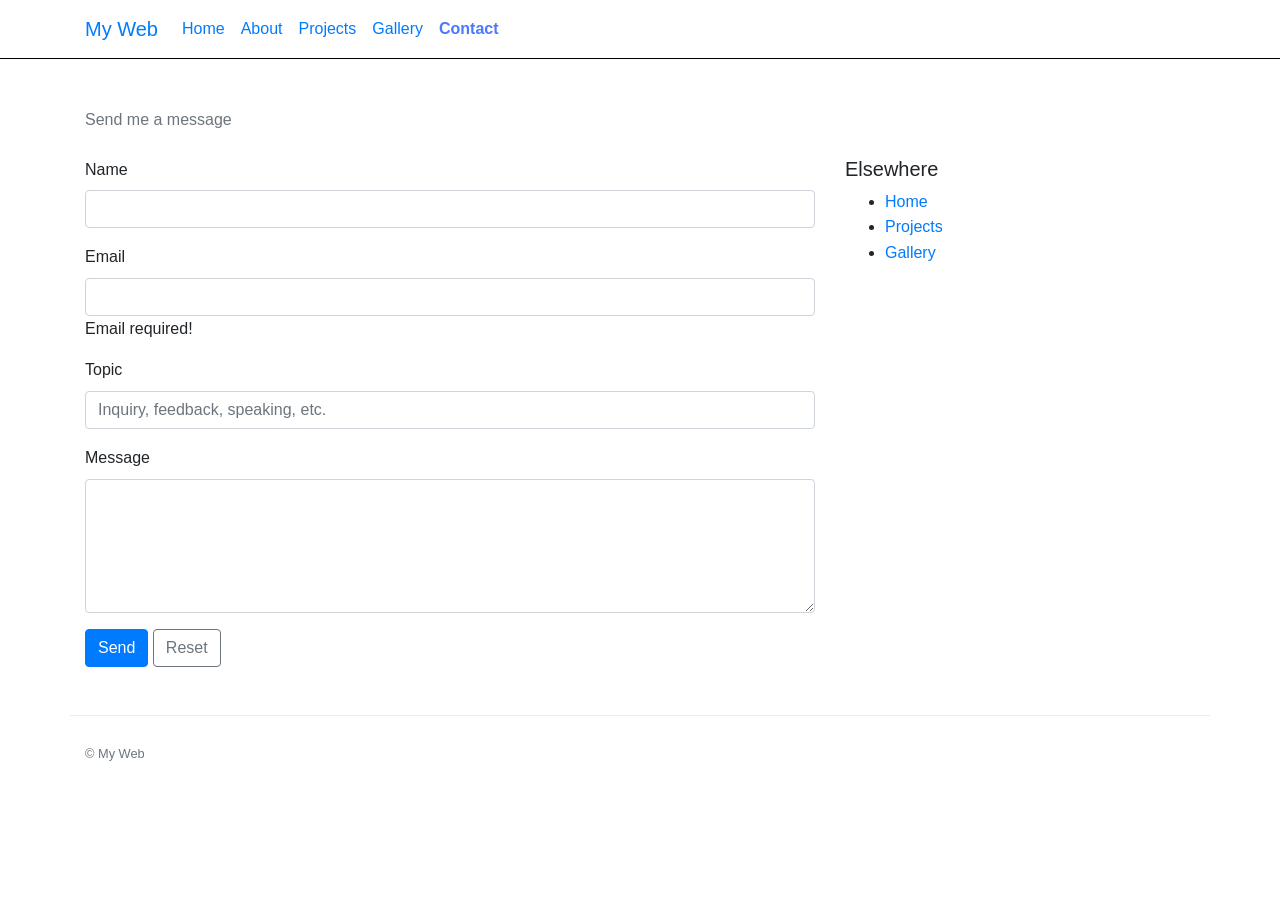
==== contact.html @ f8203a94 "Initial Uplaod" ====
<!DOCTYPE html>

<!-- contact.html bootstrap 4.5.3 form layout and validation adapted from:
https://getbootstrap.com/docs/4.5/components/forms/
JavaScript validation logic adapted from MDN Web Docs (Form validation and querySelectorAll examples):
https://developer.mozilla.org/en-US/docs/Learn/Forms/Form_validation
Navbar based on Bootstrap 4.5.3 documentation -->
<html land="en">
    <head>
        <meta charset="utf-8">
        <meta name="viewport" content="width=device-width, initial-scale=1">

        <!-- bootstrap 4.5.3 css -->
        <link rel="stylesheet" href="https://cdn.jsdelivr.net/npm/bootstrap@4.5.3/dist/css/bootstrap.min.css" integrity="sha384-TX8t27EcRE3e/ihU7zmQxVncDAy5uIKz4rEkgIXeMed4M0jlfIDPvg6uqKI2xXr2" crossorigin="anonymous">

        <!-- jquery/ bootstrap 4.5.3 js -->
        <script src="https://code.jquery.com/jquery-3.5.1.slim.min.js" integrity="sha384-DfXdz2htPH0lsSSs5nCTpuj/zy4C+OGpamoFVy38MVBnE+IbbVYUew+OrCXaRkfj" crossorigin="anonymous"></script>
        <script src="https://cdn.jsdelivr.net/npm/bootstrap@4.5.3/dist/js/bootstrap.bundle.min.js" integrity="sha384-ho+j7jyWK8fNQe+A12Hb8AhRq26LrZ/JpcUGGOn+Y7RsweNrtN/tE3MoK7ZeZDyx" crossorigin="anonymous"></script>

        <!-- CSS link -->
        <link href="styles.css" rel="stylesheet">
        <title>Contact * My webpage</title>

    </head>

    <body>

        <!-- Navbar adapted from Bootstrap 4.5.3 https://getbootstrap.com/docs/4.5/components/navbar/ -->
        <nav class="navbar navbar-expand-md bg-white">
            <div class="container">
                <a class="navbar-brand fw-bold" href="index.html">My Web</a>

                <!-- Menu button visible on smaller screens -->
                <button class="navbar-toggler" type="button" data-bs-toggle="collapse" data-bs-target="#nav"><span class="navbar-toggler-icon"></span></button>

                <!-- Collapsible navigation links -->
                <div id="nav" class="collapse navbar-collapse">
                    <ul class="navbar-nav ms-auto">
                        <li class="nav-item"><a class="nav-link" href="index.html">Home</a></li>
                        <li class="nav-item"><a class="nav-link" href="about.html">About</a></li>
                        <li class="nav-item"><a class="nav-link" href="projects.html">Projects</a></li>
                        <li class="nav-item"><a class="nav-link" href="gallery.html">Gallery</a></li>
                        <li class="nav-item"><a class="nav-link" href="contact.html">Contact</a></li>
                    </ul>
                </div>
            </div>
        </nav>

         <!-- Main content area: form adapted from bootstrap's validation example -->
        <main class="container my-5">
            <header class="mb-4">
                <p class="text-muted"> Send me a message</p>
            </header>
            <section class="row">

                <!-- Contact form -->
                <article class="col-lg-8">
                    <form class="needs-validation" novalidate>

                        <!-- Name field -->
                        <div class="mb-3">
                            <label for="name" class="form-label">Name</label>
                            <input id="name" name="name" class="form-control" required>
                            <div class="invalid-feedback">Enter Name!</div>
                        </div>

                        <!-- Email field -->
                        <div class="mb-3">
                            <label for="email" class="form-label">Email</label>
                            <input id="email" type="email" name="email" class="form-control" required>
                            <div class="invalid-feedbacl">Email required!</div>
                        </div>

                        <!-- Topic field -->
                        <div class="mb-3">
                            <label for="topic" class="form-label">Topic</label>
                            <input id="topic" name="topic" class="form-control" placeholder="Inquiry, feedback, speaking, etc.">
                        </div>

                         <!-- Message field -->
                        <div class="mb-3">
                            <label for="message" class="form-label">Message</label>
                            <textarea id="message" class="form-control" rows="5" required></textarea>
                            <div class="invalid-feedback">Write a message!</div>
                        </div>

                        <!-- Submit and reset buttons -->
                        <button class="btn btn-primary" type="submit">Send</button>
                        <button class="btn btn-outline-secondary ms-2" type="reset">Reset</button>
                    </form>
                </article>

                 <!-- Sidebar links -->
                <aside class="col-lg-4 mt-4 mt-lg-0">
                    <h2 class="h5">Elsewhere</h2>
                    <ul>
                        <li><a href="index.html">Home</a></li>
                        <li><a href="projects.html">Projects</a></li>
                        <li><a href="gallery.html">Gallery</a></li>
                    </ul>
                </aside>
            </section>
        </main>

        <!-- Footer structure adapted from Bootstrap "Sticky Footer" example -->
        <footer class="container py-4 text-muted">
            <small>&copy; <span id="year"></span>My Web</small>
        </footer>


        <!-- JavaScript section. Active link script adapted from MDN querySelectorAll() example:
        https://developer.mozilla.org/en-US/docs/Web/API/Document/querySelectorAll
        and Bootstrap accessibility guidance.
        Form validation logic adapted from MDN Form Validation tutorial:
        https://developer.mozilla.org/en-US/docs/Learn/Forms/Form_validation -->
        <script src="https://cdn.jsdelivr.net/npm/bootstrap@5.3.8/dist/js/bootstrap.bundle.min.js"></script>
        <script>

            // Highlight current page link
            const here = 'contact.html';
            document.querySelectorAll('.nav-link').forEach(a => {
                if (a.getAttribute('href') === here) a.classList.add('active'), a.setAttrivute('aria-current', 'page');
            });

            // Bootstrap-style form validation (based on MDN and Bootstrap examples)
            (function() {
                const form = document.querySelector('form');
                form.addEventListener('submit', function(e) {
                    if (!form.checkValidity()) {
                        e.preventDefault();
                        e.stopPropagation();
                    }
                    form.classList.add('was-validated');
                });

                // Update footer year automatically
                document.getElementById('year').textContent = new Date().getFullYear();
            })();
        </script>
    </body>

</html>
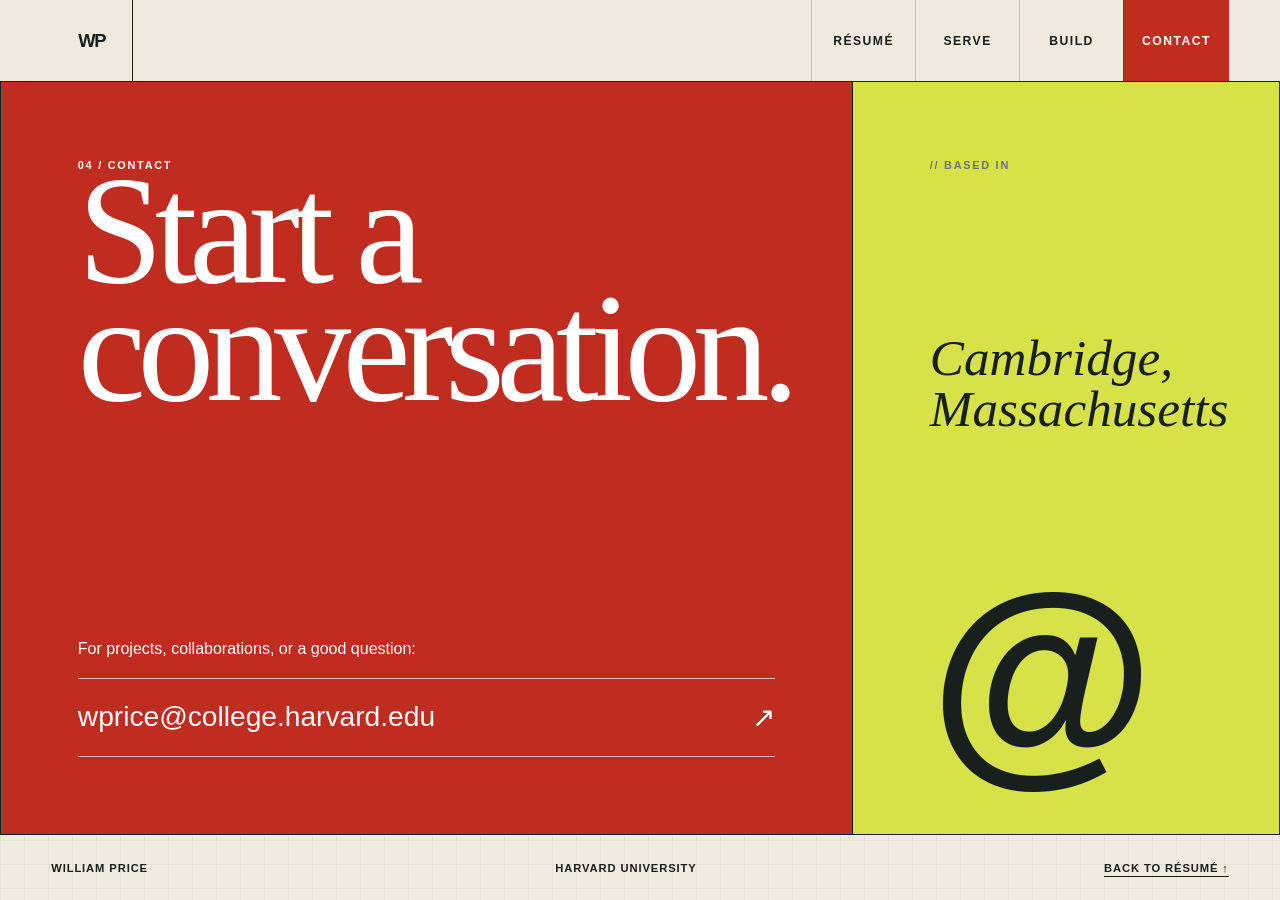
==== commit b117aa4e: "new website" ====
--- a/contact.html
+++ b/contact.html
@@ -1,142 +1,43 @@
-<!DOCTYPE html>
+<!doctype html>
+<html lang="en">
+<head>
+    <meta charset="utf-8">
+    <meta name="viewport" content="width=device-width, initial-scale=1">
+    <meta name="description" content="Contact William Price.">
+    <title>Contact — William Price</title>
+    <link rel="stylesheet" href="styles.css">
+</head>
+<body>
+    <header class="site-header">
+        <a class="wordmark" href="index.html" aria-label="William Price home">WP</a>
+        <nav class="site-nav" aria-label="Primary navigation">
+            <a href="index.html">Résumé</a>
+            <a href="serve.html">Serve</a>
+            <a href="build.html">Build</a>
+            <a class="active" aria-current="page" href="contact.html">Contact</a>
+        </nav>
+    </header>
 
-<!-- contact.html bootstrap 4.5.3 form layout and validation adapted from:
-https://getbootstrap.com/docs/4.5/components/forms/
-JavaScript validation logic adapted from MDN Web Docs (Form validation and querySelectorAll examples):
-https://developer.mozilla.org/en-US/docs/Learn/Forms/Form_validation
-Navbar based on Bootstrap 4.5.3 documentation -->
-<html land="en">
-    <head>
-        <meta charset="utf-8">
-        <meta name="viewport" content="width=device-width, initial-scale=1">
+    <main class="contact-page">
+        <section class="contact-panel">
+            <p class="eyebrow">04 / Contact</p>
+            <h1>Start a<br>conversation.</h1>
+            <p>For projects, collaborations, or a good question:</p>
+            <a class="email-link" href="mailto:wprice@college.harvard.edu">
+                wprice@college.harvard.edu <span aria-hidden="true">↗</span>
+            </a>
+        </section>
+        <aside class="contact-aside">
+            <span class="annotation">// based in</span>
+            <p>Cambridge,<br>Massachusetts</p>
+            <div class="contact-mark" aria-hidden="true">@</div>
+        </aside>
+    </main>
 
-        <!-- bootstrap 4.5.3 css -->
-        <link rel="stylesheet" href="https://cdn.jsdelivr.net/npm/bootstrap@4.5.3/dist/css/bootstrap.min.css" integrity="sha384-TX8t27EcRE3e/ihU7zmQxVncDAy5uIKz4rEkgIXeMed4M0jlfIDPvg6uqKI2xXr2" crossorigin="anonymous">
-
-        <!-- jquery/ bootstrap 4.5.3 js -->
-        <script src="https://code.jquery.com/jquery-3.5.1.slim.min.js" integrity="sha384-DfXdz2htPH0lsSSs5nCTpuj/zy4C+OGpamoFVy38MVBnE+IbbVYUew+OrCXaRkfj" crossorigin="anonymous"></script>
-        <script src="https://cdn.jsdelivr.net/npm/bootstrap@4.5.3/dist/js/bootstrap.bundle.min.js" integrity="sha384-ho+j7jyWK8fNQe+A12Hb8AhRq26LrZ/JpcUGGOn+Y7RsweNrtN/tE3MoK7ZeZDyx" crossorigin="anonymous"></script>
-
-        <!-- CSS link -->
-        <link href="styles.css" rel="stylesheet">
-        <title>Contact * My webpage</title>
-
-    </head>
-
-    <body>
-
-        <!-- Navbar adapted from Bootstrap 4.5.3 https://getbootstrap.com/docs/4.5/components/navbar/ -->
-        <nav class="navbar navbar-expand-md bg-white">
-            <div class="container">
-                <a class="navbar-brand fw-bold" href="index.html">My Web</a>
-
-                <!-- Menu button visible on smaller screens -->
-                <button class="navbar-toggler" type="button" data-bs-toggle="collapse" data-bs-target="#nav"><span class="navbar-toggler-icon"></span></button>
-
-                <!-- Collapsible navigation links -->
-                <div id="nav" class="collapse navbar-collapse">
-                    <ul class="navbar-nav ms-auto">
-                        <li class="nav-item"><a class="nav-link" href="index.html">Home</a></li>
-                        <li class="nav-item"><a class="nav-link" href="about.html">About</a></li>
-                        <li class="nav-item"><a class="nav-link" href="projects.html">Projects</a></li>
-                        <li class="nav-item"><a class="nav-link" href="gallery.html">Gallery</a></li>
-                        <li class="nav-item"><a class="nav-link" href="contact.html">Contact</a></li>
-                    </ul>
-                </div>
-            </div>
-        </nav>
-
-         <!-- Main content area: form adapted from bootstrap's validation example -->
-        <main class="container my-5">
-            <header class="mb-4">
-                <p class="text-muted"> Send me a message</p>
-            </header>
-            <section class="row">
-
-                <!-- Contact form -->
-                <article class="col-lg-8">
-                    <form class="needs-validation" novalidate>
-
-                        <!-- Name field -->
-                        <div class="mb-3">
-                            <label for="name" class="form-label">Name</label>
-                            <input id="name" name="name" class="form-control" required>
-                            <div class="invalid-feedback">Enter Name!</div>
-                        </div>
-
-                        <!-- Email field -->
-                        <div class="mb-3">
-                            <label for="email" class="form-label">Email</label>
-                            <input id="email" type="email" name="email" class="form-control" required>
-                            <div class="invalid-feedbacl">Email required!</div>
-                        </div>
-
-                        <!-- Topic field -->
-                        <div class="mb-3">
-                            <label for="topic" class="form-label">Topic</label>
-                            <input id="topic" name="topic" class="form-control" placeholder="Inquiry, feedback, speaking, etc.">
-                        </div>
-
-                         <!-- Message field -->
-                        <div class="mb-3">
-                            <label for="message" class="form-label">Message</label>
-                            <textarea id="message" class="form-control" rows="5" required></textarea>
-                            <div class="invalid-feedback">Write a message!</div>
-                        </div>
-
-                        <!-- Submit and reset buttons -->
-                        <button class="btn btn-primary" type="submit">Send</button>
-                        <button class="btn btn-outline-secondary ms-2" type="reset">Reset</button>
-                    </form>
-                </article>
-
-                 <!-- Sidebar links -->
-                <aside class="col-lg-4 mt-4 mt-lg-0">
-                    <h2 class="h5">Elsewhere</h2>
-                    <ul>
-                        <li><a href="index.html">Home</a></li>
-                        <li><a href="projects.html">Projects</a></li>
-                        <li><a href="gallery.html">Gallery</a></li>
-                    </ul>
-                </aside>
-            </section>
-        </main>
-
-        <!-- Footer structure adapted from Bootstrap "Sticky Footer" example -->
-        <footer class="container py-4 text-muted">
-            <small>&copy; <span id="year"></span>My Web</small>
-        </footer>
-
-
-        <!-- JavaScript section. Active link script adapted from MDN querySelectorAll() example:
-        https://developer.mozilla.org/en-US/docs/Web/API/Document/querySelectorAll
-        and Bootstrap accessibility guidance.
-        Form validation logic adapted from MDN Form Validation tutorial:
-        https://developer.mozilla.org/en-US/docs/Learn/Forms/Form_validation -->
-        <script src="https://cdn.jsdelivr.net/npm/bootstrap@5.3.8/dist/js/bootstrap.bundle.min.js"></script>
-        <script>
-
-            // Highlight current page link
-            const here = 'contact.html';
-            document.querySelectorAll('.nav-link').forEach(a => {
-                if (a.getAttribute('href') === here) a.classList.add('active'), a.setAttrivute('aria-current', 'page');
-            });
-
-            // Bootstrap-style form validation (based on MDN and Bootstrap examples)
-            (function() {
-                const form = document.querySelector('form');
-                form.addEventListener('submit', function(e) {
-                    if (!form.checkValidity()) {
-                        e.preventDefault();
-                        e.stopPropagation();
-                    }
-                    form.classList.add('was-validated');
-                });
-
-                // Update footer year automatically
-                document.getElementById('year').textContent = new Date().getFullYear();
-            })();
-        </script>
-    </body>
-
+    <footer class="site-footer">
+        <span>William Price</span>
+        <span>Harvard University</span>
+        <a href="index.html">Back to Résumé ↑</a>
+    </footer>
+</body>
 </html>
--- a/styles.css
+++ b/styles.css
@@ -0,0 +1,610 @@
+:root {
+    --paper: #f0eadf;
+    --paper-light: #f8f4ec;
+    --ink: #17201d;
+    --muted: #6f746c;
+    --red: #bf2d20;
+    --blue: #1d4f91;
+    --acid: #d7e14a;
+    --line: rgba(23, 32, 29, 0.22);
+    --sans: "Helvetica Neue", Helvetica, Arial, sans-serif;
+    --serif: Georgia, "Times New Roman", serif;
+}
+
+* { box-sizing: border-box; }
+
+html {
+    background: var(--paper);
+    color: var(--ink);
+    font-family: var(--sans);
+    scroll-behavior: smooth;
+}
+
+body {
+    min-height: 100vh;
+    margin: 0;
+    background-color: var(--paper);
+    background-image:
+        linear-gradient(rgba(23, 32, 29, 0.045) 1px, transparent 1px),
+        linear-gradient(90deg, rgba(23, 32, 29, 0.045) 1px, transparent 1px);
+    background-size: 24px 24px;
+}
+
+a { color: inherit; }
+
+.site-header {
+    min-height: 82px;
+    padding: 0 clamp(20px, 4vw, 64px);
+    border-bottom: 1px solid var(--ink);
+    background: rgba(240, 234, 223, 0.94);
+    display: flex;
+    align-items: stretch;
+    justify-content: space-between;
+    position: sticky;
+    top: 0;
+    z-index: 20;
+    backdrop-filter: blur(12px);
+}
+
+.wordmark {
+    width: 82px;
+    display: grid;
+    place-items: center;
+    border-right: 1px solid var(--ink);
+    font-weight: 900;
+    font-size: 1.15rem;
+    letter-spacing: -0.08em;
+    text-decoration: none;
+}
+
+.site-nav {
+    display: flex;
+    align-items: stretch;
+}
+
+.site-nav a {
+    min-width: 104px;
+    padding: 0 18px;
+    display: grid;
+    place-items: center;
+    border-left: 1px solid var(--line);
+    font-size: 0.76rem;
+    font-weight: 700;
+    letter-spacing: 0.12em;
+    text-transform: uppercase;
+    text-decoration: none;
+    transition: background 160ms ease, color 160ms ease;
+}
+
+.site-nav a:hover,
+.site-nav a:focus-visible {
+    background: var(--ink);
+    color: var(--paper-light);
+}
+
+.site-nav a.active {
+    background: var(--red);
+    color: white;
+}
+
+.mosaic {
+    display: grid;
+    grid-template-columns: repeat(12, minmax(0, 1fr));
+    grid-auto-rows: 92px;
+    max-width: 1600px;
+    margin: 0 auto;
+    border-left: 1px solid var(--ink);
+    border-right: 1px solid var(--ink);
+}
+
+.tile {
+    min-width: 0;
+    padding: clamp(22px, 3vw, 48px);
+    border-right: 1px solid var(--ink);
+    border-bottom: 1px solid var(--ink);
+    position: relative;
+    overflow: hidden;
+}
+
+.annotation,
+.tile-number,
+.eyebrow {
+    margin: 0;
+    font-size: 0.68rem;
+    font-weight: 800;
+    letter-spacing: 0.16em;
+    text-transform: uppercase;
+}
+
+.annotation { color: var(--muted); }
+
+.tile h1,
+.tile h2,
+.holding-page h1,
+.holding-page h2,
+.contact-page h1 {
+    margin: 0;
+    line-height: 0.93;
+    letter-spacing: -0.055em;
+}
+
+.tile-hero {
+    grid-column: 1 / 7;
+    grid-row: span 7;
+    padding: 0;
+    color: var(--paper-light);
+    background:
+        radial-gradient(circle at 72% 32%, rgba(215, 225, 74, 0.46), transparent 16%),
+        linear-gradient(135deg, #233b35 0%, #0f1715 64%, #050707 100%);
+}
+
+.tile-hero::before,
+.tile-hero::after {
+    content: "";
+    position: absolute;
+    border: 1px solid rgba(248, 244, 236, 0.25);
+    border-radius: 50%;
+}
+
+.tile-hero::before {
+    width: 38vw;
+    height: 38vw;
+    max-width: 600px;
+    max-height: 600px;
+    right: -8%;
+    top: -10%;
+}
+
+.tile-hero::after {
+    width: 20vw;
+    height: 20vw;
+    max-width: 320px;
+    max-height: 320px;
+    left: 6%;
+    bottom: 9%;
+}
+
+.hero-monogram {
+    position: absolute;
+    right: 3%;
+    bottom: -10%;
+    font-size: clamp(13rem, 27vw, 30rem);
+    font-weight: 900;
+    line-height: 0.8;
+    letter-spacing: -0.14em;
+    color: rgba(248, 244, 236, 0.1);
+}
+
+.hero-caption {
+    position: absolute;
+    inset: auto 28px 26px 28px;
+    display: flex;
+    justify-content: space-between;
+    gap: 20px;
+    font-size: 0.7rem;
+    font-weight: 700;
+    letter-spacing: 0.11em;
+    text-transform: uppercase;
+    z-index: 2;
+}
+
+.tile-title {
+    grid-column: 7 / 10;
+    grid-row: span 3;
+    background: var(--red);
+    color: white;
+    display: flex;
+    flex-direction: column;
+    justify-content: space-between;
+}
+
+.tile-title h1 {
+    font-family: var(--serif);
+    font-size: clamp(3rem, 5.5vw, 6rem);
+    font-weight: 400;
+}
+
+.tile-identity {
+    grid-column: 10 / 13;
+    grid-row: span 3;
+    background: var(--paper-light);
+}
+
+.tile-identity h2 {
+    margin-top: 24px;
+    font-size: clamp(2.4rem, 4.5vw, 5rem);
+}
+
+.tile-identity p {
+    max-width: 28ch;
+    margin: 22px 0 0;
+    font-family: var(--serif);
+    font-style: italic;
+    line-height: 1.5;
+}
+
+.tile-math {
+    grid-column: 7 / 13;
+    grid-row: span 4;
+    padding: 0;
+    background: var(--blue);
+    color: white;
+}
+
+.tile-math svg {
+    width: 100%;
+    height: 100%;
+    padding: 28px;
+    overflow: visible;
+}
+
+.tile-math .axis,
+.tile-math .curve {
+    fill: none;
+    stroke: currentColor;
+}
+
+.tile-math .axis { opacity: 0.45; stroke-width: 1; }
+.tile-math .curve { stroke: var(--acid); stroke-width: 4; }
+.tile-math circle { fill: var(--acid); }
+.tile-math text { fill: currentColor; font: italic 16px Georgia, serif; }
+
+.math-note {
+    position: absolute;
+    right: 24px;
+    bottom: 20px;
+    font: italic 0.85rem var(--serif);
+}
+
+.tile-education {
+    grid-column: 1 / 5;
+    grid-row: span 4;
+    background: var(--paper-light);
+}
+
+.tile-education h2,
+.tile-experience h2,
+.tile-skills h2,
+.tile-service h2,
+.tile-contact h2 {
+    margin-top: 30px;
+    font-size: clamp(2rem, 3.5vw, 4.2rem);
+}
+
+.detail { margin: 18px 0 0; line-height: 1.45; }
+
+.tile-footer {
+    position: absolute;
+    left: clamp(22px, 3vw, 48px);
+    bottom: 28px;
+    margin: 0;
+    font-family: var(--serif);
+    font-style: italic;
+}
+
+.tile-experience {
+    grid-column: 5 / 9;
+    grid-row: span 4;
+    background: var(--acid);
+}
+
+.entry + .entry {
+    margin-top: 34px;
+    padding-top: 26px;
+    border-top: 1px solid var(--ink);
+}
+
+.entry h2 { margin-top: 0; font-size: clamp(1.5rem, 2.6vw, 3.2rem); }
+.entry p { margin: 8px 0 0; font-family: var(--serif); font-style: italic; }
+
+.tile-principle {
+    grid-column: 9 / 13;
+    grid-row: span 4;
+    background: var(--ink);
+    color: white;
+    display: flex;
+    flex-direction: column;
+    justify-content: space-between;
+}
+
+.principle-mark { margin: 0; color: var(--acid); font-size: 4rem; }
+
+.tile-principle blockquote {
+    margin: 0;
+    font: italic clamp(1.8rem, 3.3vw, 4rem)/1.05 var(--serif);
+}
+
+.tile-skills {
+    grid-column: 1 / 5;
+    grid-row: span 5;
+    background: var(--blue);
+    color: white;
+}
+
+.tile-skills .annotation,
+.tile-contact .annotation { color: rgba(255, 255, 255, 0.65); }
+
+.tile-skills ul { margin: 30px 0 0; padding: 0; list-style: none; }
+
+.tile-skills li {
+    padding: 11px 0;
+    border-bottom: 1px solid rgba(255, 255, 255, 0.35);
+    font-family: var(--serif);
+}
+
+.tile-service {
+    grid-column: 5 / 9;
+    grid-row: span 5;
+    background: var(--paper-light);
+}
+
+.service-kicker { margin: 30px 0 -20px; font: italic 1rem var(--serif); }
+.tile-service > p:not(.service-kicker) { max-width: 38ch; line-height: 1.55; }
+
+.text-link {
+    position: absolute;
+    left: clamp(22px, 3vw, 48px);
+    bottom: 32px;
+    font-size: 0.78rem;
+    font-weight: 800;
+    letter-spacing: 0.08em;
+    text-transform: uppercase;
+    text-decoration-thickness: 1px;
+    text-underline-offset: 5px;
+}
+
+.tile-contact {
+    grid-column: 9 / 13;
+    grid-row: span 5;
+    background: var(--red);
+    color: white;
+}
+
+.button-link {
+    position: absolute;
+    left: clamp(22px, 3vw, 48px);
+    right: clamp(22px, 3vw, 48px);
+    bottom: 32px;
+    padding: 16px 18px;
+    border: 1px solid white;
+    display: flex;
+    justify-content: space-between;
+    font-size: 0.75rem;
+    font-weight: 800;
+    letter-spacing: 0.1em;
+    text-transform: uppercase;
+    text-decoration: none;
+}
+
+.button-link:hover,
+.button-link:focus-visible { background: white; color: var(--red); }
+
+.holding-page,
+.contact-page {
+    min-height: calc(100vh - 148px);
+    max-width: 1600px;
+    margin: 0 auto;
+    border-left: 1px solid var(--ink);
+    border-right: 1px solid var(--ink);
+}
+
+.holding-page { display: grid; grid-template-columns: minmax(0, 7fr) minmax(0, 5fr); }
+
+.holding-intro,
+.holding-card,
+.contact-panel,
+.contact-aside { padding: clamp(36px, 6vw, 100px); }
+
+.holding-intro {
+    min-height: 680px;
+    border-right: 1px solid var(--ink);
+    display: flex;
+    flex-direction: column;
+    justify-content: space-between;
+}
+
+.holding-intro h1 {
+    max-width: 11ch;
+    font: 400 clamp(3.6rem, 7vw, 8rem)/0.9 var(--serif);
+}
+
+.holding-copy {
+    max-width: 34ch;
+    margin: 0;
+    font-size: clamp(1.1rem, 1.5vw, 1.45rem);
+    line-height: 1.55;
+}
+
+.holding-card {
+    background: var(--paper-light);
+    display: flex;
+    flex-direction: column;
+    justify-content: space-between;
+}
+
+.holding-card > div { padding: 30px 0; border-top: 1px solid var(--ink); }
+.holding-card h2 { margin: 0; font-size: clamp(2rem, 3.5vw, 4rem); }
+.holding-card p { line-height: 1.5; }
+.holding-serve .holding-intro { background: var(--red); color: white; }
+.holding-build .holding-intro { background: var(--blue); color: white; }
+
+.status-line {
+    margin: 0;
+    font-size: 0.74rem;
+    font-weight: 700;
+    letter-spacing: 0.08em;
+    text-transform: uppercase;
+}
+
+.status-line span {
+    width: 9px;
+    height: 9px;
+    margin-right: 8px;
+    border-radius: 50%;
+    background: var(--red);
+    display: inline-block;
+    animation: pulse 2s infinite;
+}
+
+.project-label > span { font-size: 0.7rem; font-weight: 800; letter-spacing: 0.12em; }
+.muted-project { color: var(--muted); }
+.contact-page { display: grid; grid-template-columns: minmax(0, 8fr) minmax(0, 4fr); }
+
+.contact-panel {
+    min-height: 680px;
+    border-right: 1px solid var(--ink);
+    background: var(--red);
+    color: white;
+    display: flex;
+    flex-direction: column;
+    justify-content: space-between;
+}
+
+.contact-panel h1 { font: 400 clamp(5rem, 12vw, 13rem)/0.77 var(--serif); }
+.contact-panel > p:not(.eyebrow) { margin: auto 0 20px; }
+
+.email-link {
+    padding: 22px 0;
+    border-top: 1px solid rgba(255, 255, 255, 0.65);
+    border-bottom: 1px solid rgba(255, 255, 255, 0.65);
+    display: flex;
+    justify-content: space-between;
+    font-size: clamp(1rem, 2.2vw, 2rem);
+    text-decoration: none;
+}
+
+.contact-aside {
+    min-width: 0;
+    overflow: hidden;
+    background: var(--acid);
+    display: flex;
+    flex-direction: column;
+    justify-content: space-between;
+}
+
+.contact-aside > p { margin: 0; font: italic clamp(2rem, 4vw, 4.5rem)/1 var(--serif); }
+
+.contact-mark {
+    font-size: clamp(8rem, 18vw, 18rem);
+    font-weight: 900;
+    line-height: 0.7;
+    letter-spacing: -0.12em;
+}
+
+.site-footer {
+    min-height: 66px;
+    padding: 18px clamp(20px, 4vw, 64px);
+    border-top: 1px solid var(--ink);
+    display: flex;
+    align-items: center;
+    justify-content: space-between;
+    gap: 24px;
+    font-size: 0.7rem;
+    font-weight: 700;
+    letter-spacing: 0.08em;
+    text-transform: uppercase;
+}
+
+.site-footer a { text-underline-offset: 4px; }
+
+@keyframes pulse { 50% { opacity: 0.35; } }
+
+@media (max-width: 900px) {
+    .site-header {
+        min-height: auto;
+        padding: 0;
+        position: static;
+        flex-direction: column;
+    }
+
+    .wordmark {
+        width: 100%;
+        height: 58px;
+        border-right: 0;
+        border-bottom: 1px solid var(--ink);
+    }
+
+    .site-nav a {
+        min-width: 0;
+        width: 25%;
+        padding: 17px 6px;
+        font-size: 0.61rem;
+    }
+
+    .mosaic {
+        grid-template-columns: repeat(2, minmax(0, 1fr));
+        grid-auto-rows: auto;
+        border: 0;
+    }
+
+    .tile { min-height: 290px; }
+
+    .tile-hero {
+        grid-column: 1 / -1;
+        grid-row: auto;
+        min-height: 72vh;
+    }
+
+    .tile-title,
+    .tile-identity,
+    .tile-math,
+    .tile-education,
+    .tile-experience,
+    .tile-principle,
+    .tile-skills,
+    .tile-service,
+    .tile-contact {
+        grid-column: auto;
+        grid-row: auto;
+    }
+
+    .tile-math,
+    .tile-service,
+    .tile-contact { grid-column: 1 / -1; }
+    .tile-contact { min-height: 360px; }
+
+    .holding-page,
+    .contact-page { display: block; border: 0; }
+
+    .holding-intro,
+    .contact-panel {
+        min-height: 70vh;
+        border-right: 0;
+        border-bottom: 1px solid var(--ink);
+    }
+
+    .holding-card,
+    .contact-aside { min-height: 540px; }
+
+    .site-footer { align-items: flex-start; flex-direction: column; }
+}
+
+@media (max-width: 560px) {
+    .mosaic { display: block; }
+    .tile { min-height: 320px; border-right: 0; }
+    .tile-title { min-height: 270px; }
+
+    .tile-identity,
+    .tile-education,
+    .tile-experience,
+    .tile-skills,
+    .tile-service { min-height: 430px; }
+
+    .hero-caption { align-items: flex-start; flex-direction: column; }
+
+    .holding-intro,
+    .holding-card,
+    .contact-panel,
+    .contact-aside { padding: 36px 24px; }
+
+    .contact-panel h1 { font-size: clamp(3rem, 16vw, 5.5rem); }
+    .email-link { gap: 16px; overflow-wrap: anywhere; }
+}
+
+@media (prefers-reduced-motion: reduce) {
+    * {
+        scroll-behavior: auto !important;
+        animation: none !important;
+        transition: none !important;
+    }
+}
